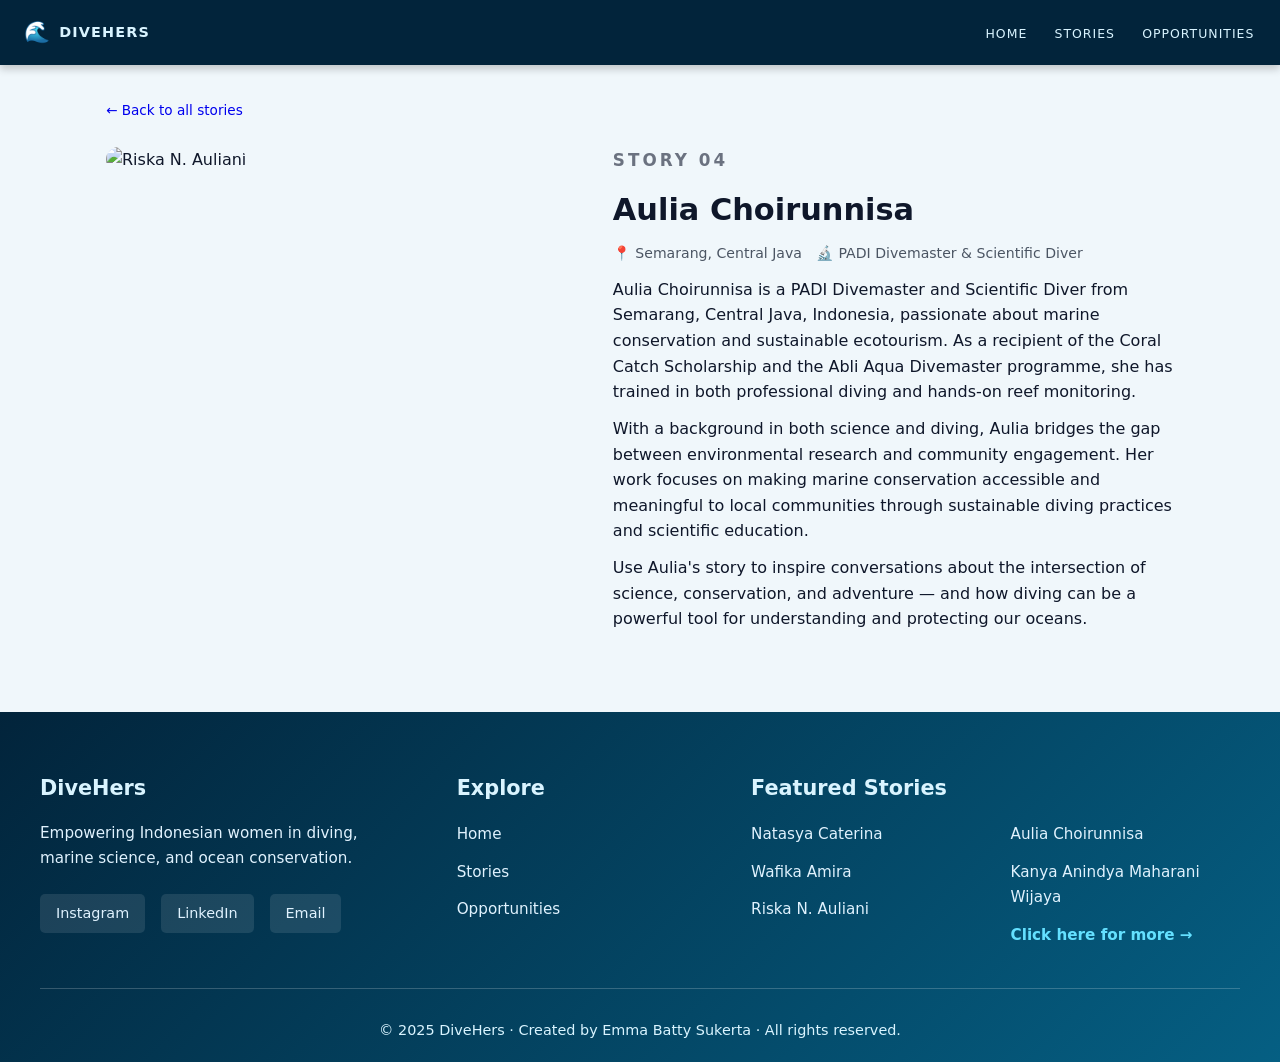
==== aulia.html @ 37565bb4 "Initial Upload" ====
<!DOCTYPE html>
<html lang="en">
<head>
  <meta charset="UTF-8">
  <meta name="viewport" content="width=device-width, initial-scale=1.0">
  <title>DiveHers | Aulia Choirunnisa</title>
  <link rel="stylesheet" href="styles.css">
  <!-- Google tag (gtag.js) -->
  <script async src="https://www.googletagmanager.com/gtag/js?id=G-LH2S5NTSCQ"></script>
  <script>
    window.dataLayer = window.dataLayer || [];
    function gtag(){dataLayer.push(arguments);}
    gtag('js', new Date());

    gtag('config', 'G-LH2S5NTSCQ');
  </script>
</head>
<body>
  <nav class="ocean-nav">
    <div class="ocean-logo">
      <span class="emoji">🌊</span>
      <span>DiveHers</span>
    </div>
    <ul class="nav-links">
      <li><a href="index.html">Home</a></li>
      <li><a href="stories.html">Stories</a></li>
      <li><a href="opportunities.html">Opportunities</a></li>
    </ul>
  </nav>

  <main class="container">
    <a href="stories.html" class="more-link" style="text-decoration:none;font-size:0.85rem;">← Back to all stories</a>

    <section class="profile-header">
      <div class="profile-media">
        <img src="https://raw.githubusercontent.com/emmasukerta/For-Website/refs/heads/main/Aulia.png" alt="Riska N. Auliani">
        <div class="video-container">
          <iframe 
            src="https://www.youtube.com/embed/TQiVDQshH5o" 
            title="Aulia Choirunnisa Story"
            allowfullscreen>
          </iframe>
        </div>
      </div>

      <div class="profile-body">
        <h2>Story 04</h2>
        <h1>Aulia Choirunnisa</h1>
        <p class="profile-meta">
          <span>📍 Semarang, Central Java</span>
          <span>🔬 PADI Divemaster & Scientific Diver</span>
        </p>
        <p>
          Aulia Choirunnisa is a PADI Divemaster and Scientific Diver from Semarang, Central Java, Indonesia,
          passionate about marine conservation and sustainable ecotourism. As a recipient of the Coral Catch
          Scholarship and the Abli Aqua Divemaster programme, she has trained in both professional diving and
          hands-on reef monitoring.
        </p>
        <p>
          With a background in both science and diving, Aulia bridges the gap between environmental research
          and community engagement. Her work focuses on making marine conservation accessible and meaningful
          to local communities through sustainable diving practices and scientific education.
        </p>
        <p>
          Use Aulia's story to inspire conversations about the intersection of science, conservation, and
          adventure — and how diving can be a powerful tool for understanding and protecting our oceans.
        </p>
      </div>
    </section>
  </main>

<!-- Footer -->
<footer class="site-footer-large">
  <div class="footer-content">
    <div class="footer-section">
      <h3>DiveHers</h3>
      <p>Empowering Indonesian women in diving, marine science, and ocean conservation.</p>
      <div class="social-links">
        <a href="https://www.instagram.com/emma_batty/" target="_blank">Instagram</a>
        <a href="https://www.linkedin.com/in/emmabatty/" target="_blank">LinkedIn</a>
        <a href="mailto:emmabatty13@gmail.com">Email</a>
      </div>
    </div>

    <div class="footer-section">
      <h3>Explore</h3>
      <ul>
        <li><a href="index.html">Home</a></li>
        <li><a href="stories.html">Stories</a></li>
        <li><a href="opportunities.html">Opportunities</a></li>
      </ul>
    </div>

    <div class="footer-section">
      <h3>Featured Stories</h3>
      <ul>
        <li><a href="caterina.html">Natasya Caterina</a></li>
        <li><a href="wafika.html">Wafika Amira</a></li>
        <li><a href="riska.html">Riska N. Auliani</a></li>
        <li><a href="aulia.html">Aulia Choirunnisa</a></li>
        <li><a href="kanya.html">Kanya Anindya Maharani Wijaya</a></li>
        <li><a href="stories.html" style="color: #64e0ff; font-weight: 600;">Click here for more →</a></li>
      </ul>
    </div>
  </div>

  <div class="footer-bottom">
    <p>&copy; 2025 DiveHers · Created by Emma Batty Sukerta · All rights reserved.</p>
  </div>
</footer>
</body>
</html>
---- styles.css ----
* {
  box-sizing: border-box;
  margin: 0;
  padding: 0;
  font-family: 'Poppins', system-ui, -apple-system, BlinkMacSystemFont, 'Segoe UI', sans-serif;
}

body {
  background: #f0f7fb;
  color: #0f172a;
  line-height: 1.6;
}

/* Define ocean theme variables */
:root {
  --ocean-dark: #02243b;
  --ocean-mid: #055f83;
  --ocean-light: #d9f4ff;
  --ocean-hover: #ffffff;
}

/* Fix background image references */
body.stories-page {
  background: url('https://raw.githubusercontent.com/emmasukerta/For-Website/refs/heads/main/STORIES%20BACKGROUND.jpg') no-repeat center center;
  background-size: cover;
  background-attachment: scroll;
}

body.opportunities-page {
  background: url('https://raw.githubusercontent.com/emmasukerta/For-Website/refs/heads/main/dc2e2fd2d6a486abb130a3fd12e5bfea.jpg') repeat;
  background-attachment: scroll;
}

/* NAVBAR */
.ocean-nav {
  background: var(--ocean-dark);
  padding: 1rem 1.5rem;
  display: flex;
  align-items: center;
  justify-content: space-between;
  gap: 1rem;
  position: sticky;
  top: 0;
  z-index: 10;
  box-shadow: 0 4px 8px rgba(0, 0, 0, 0.2);
}

.ocean-logo {
  display: flex;
  align-items: center;
  gap: 0.5rem;
  font-weight: 700;
  letter-spacing: 0.08em;
  text-transform: uppercase;
  font-size: 0.9rem;
  color: var(--ocean-light);
  white-space: nowrap;
}

.ocean-logo .emoji {
  font-size: 1.3rem;
}

/* LINKS */
.nav-links {
  margin-left: auto;
  list-style: none;
  display: flex;
  gap: 1.5rem;
}

.nav-links a {
  position: relative;
  text-decoration: none;
  color: var(--ocean-light);
  text-transform: uppercase;
  letter-spacing: 0.08em;
  font-size: 0.78rem;
  padding: 0.35rem 0.1rem;
}

/* Wave underline effect */
.nav-links a::after {
  content: "";
  position: absolute;
  left: 0;
  bottom: 0;
  height: 2px;
  width: 100%;
  border-radius: 999px;
  background: radial-gradient(circle at 0 50%, #fff, transparent 70%),
              radial-gradient(circle at 50% 50%, #b9eeff, transparent 70%),
              radial-gradient(circle at 100% 50%, #fff, transparent 70%);
  transform: scaleX(0);
  transform-origin: center;
  transition: transform 0.25s ease-out;
  opacity: 0.9;
}

.nav-links a:hover::after {
  transform: scaleX(1);
}

.nav-links a:hover {
  color: var(--ocean-hover);
}

/* Layout */
.container {
  max-width: 1100px;
  margin: 2rem auto;
  padding: 0 1rem;
}

.opportunities-page .container {
  padding: 3rem 1rem;
}

.section-title {
  font-size: 4.5rem;
  margin-bottom: 1.5rem;
  font-weight: 800;
  color: #000000;
  letter-spacing: -0.02em;
  text-align: center;
  text-shadow: 0 2px 4px rgba(0, 0, 0, 0.1);
  position: relative;
  padding: 2rem 0;
}

.section-title::before,
.section-title::after {
  content: "✦";
  display: inline-block;
  margin: 0 1rem;
  font-size: 1.5rem;
  opacity: 0.8;
}

.section-subtitle {
  font-size: 1.15rem;
  color: #02243a;
  margin-bottom: 2rem;
  text-shadow: none;
  text-align: center;
  max-width: 900px;
  margin-left: auto;
  margin-right: auto;
  background: #ffffff;
  padding: 2rem;
  border-radius: 1rem;
  backdrop-filter: blur(10px);
  border: 2px solid #0ea5e9;
  line-height: 1.8;
  font-weight: 400;
  letter-spacing: 0.3px;
}

.section-subtitle mark {
  background: linear-gradient(120deg, #0ea5e9, #1d4ed8);
  color: white;
  padding: 0.2rem 0.6rem;
  border-radius: 0.4rem;
  font-weight: 600;
}

/* Hero Image Section */
.hero-image {
  position: relative;
  z-index: 2;
  background-image: url("https://raw.githubusercontent.com/emmasukerta/For-Website/refs/heads/main/Dark%20Modern%20Mood%20Board%20Collage%20Desktop%20Wallpaper.jpg");
  background-size: cover;
  background-repeat: repeat-y;
  background-position: center 0;
  animation: scroll-bg 30s linear infinite;
  height: 100vh;
  width: 100%;
  display: flex;
  align-items: center;
  justify-content: flex-start;
  padding-left: 5%;
}

@keyframes scroll-bg {
  0%   { background-position: center 0; }
  100% { background-position: center 100vh; }
}

.hero-overlay {
  position: absolute;
  top: 0;
  left: 0;
  width: 100%;
  height: 100%;
  background: linear-gradient(to bottom, rgba(0,0,0,0.2), rgba(0,0,0,0.65));
  z-index: 1;
}

.hero-text {
  position: relative;
  z-index: 2;
  padding: 40px;
  text-align: left;
  width: fit-content;
  animation: fadeUp 1.6s ease-out forwards;
  opacity: 0;
  transform: translateY(20px);
  color: #ffffff;
}

.hero-text h1 {
  font-size: 9rem;
  font-weight: 800;
  letter-spacing: -2px;
  text-shadow: 0px 6px 30px rgba(0,0,0,0.6);
}

.hero-text p {
  font-size: 3.2rem;
  opacity: 0.95;
  font-weight: 300;
  color: #ffffff;
}

@keyframes fadeUp {
  to {
    opacity: 1;
    transform: translateY(0);
  }
  from {
    opacity: 0;
    transform: translateY(20px);
  }
}

.hero-slogan-bg {
  background: rgba(255, 255, 255, 0.82);
  backdrop-filter: blur(4px);
  color: black;
  padding: 25px 30px;
  border-radius: 12px;
  text-align: center;
  display: inline-block;
  max-width: 90%;
  margin: 0 auto;
  box-shadow: 0 8px 25px rgba(0,0,0,0.15);
}

.divehers-logo {
  width: 350px;
  max-width: 90%;
  height: auto;
  display: block;
  margin: 0 auto 5px auto;
}

.hero-slogan-bg p {
  margin-top: 5px;
  font-size: 2.8rem;
  font-weight: 600;
  letter-spacing: 0.5px;
  color: black !important;
  opacity: 1 !important;
}

/* Hero */
.hero {
  background: linear-gradient(135deg, #0ea5e9, #1d4ed8);
  border-radius: 1.5rem;
  padding: 2.5rem 2rem;
  color: #e0f2fe;
  display: grid;
  grid-template-columns: minmax(0, 2fr) minmax(0, 1.5fr);
  gap: 2rem;
  align-items: center;
}

.hero h1 {
  font-size: 2.4rem;
  margin-bottom: 0.75rem;
}

.hero p {
  max-width: 34rem;
  margin-bottom: 1.5rem;
}

.hero-badge {
  display: inline-flex;
  align-items: center;
  font-size: 0.75rem;
  text-transform: uppercase;
  letter-spacing: 0.16em;
  background: rgba(15, 23, 42, 0.2);
  padding: 0.35rem 0.9rem;
  border-radius: 999px;
  margin-bottom: 1rem;
}

.hero-badge span {
  margin-left: 0.35rem;
}

.hero-cta {
  display: flex;
  flex-wrap: wrap;
  gap: 0.75rem;
}

.btn {
  display: inline-flex;
  align-items: center;
  justify-content: center;
  padding: 0.7rem 1.3rem;
  border-radius: 999px;
  border: none;
  font-size: 0.95rem;
  cursor: pointer;
  text-decoration: none;
}

.btn-primary {
  background: #f97316;
  color: #111827;
}

.btn-outline {
  background: transparent;
  border: 1px solid rgba(226,232,240,0.6);
  color: #e5e7eb;
}

.hero-highlight {
  background: rgba(15,23,42,0.25);
  border-radius: 1.25rem;
  padding: 1.25rem;
  font-size: 0.85rem;
}

.hero-highlight h2 {
  font-size: 0.95rem;
  text-transform: uppercase;
  letter-spacing: 0.16em;
  margin-bottom: 0.75rem;
  color: #bae6fd;
}

.hero-highlight p {
  margin-bottom: 0.5rem;
}

/* Story grid */
.story-grid {
  display: grid;
  grid-template-columns: repeat(auto-fit, minmax(220px, 1fr));
  gap: 1.5rem;
}

.story-card {
  background: rgba(255, 255, 255, 0.9);
  border-radius: 1.25rem;
  overflow: hidden;
  box-shadow: 0 20px 50px rgba(0, 0, 0, 0.30);
  backdrop-filter: blur(10px);
  border: 1px solid rgba(255, 255, 255, 0.3);
  display: flex;
  flex-direction: column;
  transition: all 0.3s cubic-bezier(0.4, 0, 0.2, 1);
}

.story-card:hover {
  background: rgba(255, 255, 255, 0.99);
  box-shadow: 0 28px 70px rgba(0, 0, 0, 0.45);
  transform: translateY(-8px);
}

.story-card img {
  width: 100%;
  height: 220px;
  object-fit: cover;
}

.story-card-body {
  padding: 1.25rem 1.3rem 1.1rem;
  display: flex;
  flex-direction: column;
  gap: 0.25rem;
}

.story-card h3 {
  font-size: 1.1rem;
  color: #02243a;
  font-weight: 700;
}

.story-card .tagline {
  font-size: 0.85rem;
  color: #4b5563;
  font-weight: 500;
}

.story-card a.more-link {
  margin-top: 0.75rem;
  font-size: 0.85rem;
  text-decoration: none;
  color: #2563eb;
}

/* Profile layout */
.profile-header {
  display: grid;
  grid-template-columns: minmax(0, 1.1fr) minmax(0, 1.3fr);
  gap: 2rem;
  margin-top: 1.5rem;
}

.profile-media img {
  width: 100%;
  border-radius: 1.25rem;
  object-fit: cover;
}

.video-container {
  position: relative;
  width: 100%;
  padding-bottom: 56.25%;
  margin-top: 1rem;
  border-radius: 1.1rem;
  overflow: hidden;
}

.video-container iframe {
  position: absolute;
  top: 0;
  left: 0;
  width: 100%;
  height: 100%;
  border: 0;
}

.profile-meta {
  font-size: 0.88rem;
  color: #4b5563;
  margin-bottom: 0.75rem;
}

.profile-meta span {
  display: inline-block;
  margin-right: 0.6rem;
}

.profile-body h1 {
  font-size: 1.9rem;
  margin-bottom: 0.5rem;
}

.profile-body h2 {
  font-size: 1.05rem;
  text-transform: uppercase;
  letter-spacing: 0.18em;
  color: #6b7280;
  margin-bottom: 0.75rem;
}

.profile-body p + p {
  margin-top: 0.7rem;
}

/* About page */
.about-grid {
  display: grid;
  grid-template-columns: minmax(0, 1.4fr) minmax(0, 1.2fr);
  gap: 2rem;
  margin-top: 1.5rem;
}

.about-card {
  background: white;
  padding: 1.5rem;
  border-radius: 1.25rem;
  box-shadow: 0 16px 40px rgba(15,23,42,0.06);
  font-size: 0.95rem;
}

.about-list {
  list-style: disc;
  padding-left: 1.25rem;
  margin-top: 0.75rem;
}

/* Opportunities Page */
.opportunities-section-title {
  text-align: center;
  color: white;
  margin: 3rem 0 2rem 0;
  font-size: 2rem;
  font-weight: 700;
  text-transform: uppercase;
  letter-spacing: 0.12em;
  position: relative;
  padding-bottom: 1rem;
  text-shadow: 0 2px 6px rgba(0, 0, 0, 0.3);
}

.opportunities-section-title::after {
  content: "";
  position: absolute;
  bottom: 0;
  left: 50%;
  transform: translateX(-50%);
  width: 60px;
  height: 4px;
  background: #ffffff;
  border-radius: 2px;
}

/* Make the main page section title white on the opportunities page */
.opportunities-page .section-title {
  color: #ffffff;
  text-shadow: 0 2px 6px rgba(0, 0, 0, 0.6);
}

.board {
  display: flex;
  flex-wrap: wrap;
  justify-content: center;
  gap: 2rem;
  margin-bottom: 2.5rem;
}

.opportunity {
  flex: 0 1 320px;
  min-width: 260px;
  max-width: 360px;
  background: #ffffff;
  border-radius: 1rem;
  padding: 1.5rem;
  box-shadow: 0 8px 24px rgba(0, 0, 0, 0.15);
  position: relative;
  transform-origin: center;
  transition: all 0.3s cubic-bezier(0.4, 0, 0.2, 1);
  border: 2px solid rgba(255, 255, 255, 0.1);
}

.opportunity:hover {
  transform: translateY(-8px);
  box-shadow: 0 16px 32px rgba(0, 0, 0, 0.25);
}

.opportunity::before {
  content: "";
  width: 12px;
  height: 12px;
  background: #ef4444;
  border-radius: 50%;
  position: absolute;
  top: -6px;
  left: calc(50% - 6px);
  box-shadow: 0 1px 2px rgba(0,0,0,0.3);
}

.opportunity h3 {
  font-size: 1.15rem;
  margin-bottom: 0.5rem;
  font-weight: 700;
  color: #ffffff;
}

.opportunity a {
  color: #0ea5e9;
  text-decoration: none;
  font-weight: 600;
  transition: all 0.2s ease;
}

.opportunity a:hover {
  color: #1d4ed8;
  text-decoration: underline;
  text-decoration-thickness: 2px;
  text-underline-offset: 4px;
}

.location,
.opens {
  font-style: italic;
  font-size: 0.85rem;
  color: #555;
  margin-bottom: 0.5rem;
  font-weight: 500;
}

.opportunity p {
  font-size: 0.9rem;
  color: #333;
  margin-top: 0.75rem;
  line-height: 1.5;
  font-weight: 400;
}

.rotate-left {
  transform: rotate(-2deg);
}

.rotate-right {
  transform: rotate(2deg);
}

/* Large Dark Footer */
.site-footer-large {
  background: linear-gradient(135deg, #02243b, #055f83);
  color: #ffffff;
  padding: 60px 20px 20px;
  margin-top: 80px;
}

.footer-content {
  max-width: 1200px;
  margin: 0 auto;
  display: grid;
  grid-template-columns: 1.5fr 1fr 2fr;
  gap: 50px;
  margin-bottom: 40px;
}

.footer-section:last-child ul {
  column-count: 2;
  column-gap: 30px;
}

.footer-section:last-child ul li {
  break-inside: avoid;
  margin-bottom: 0.75rem;
}

.footer-section h3 {
  font-size: 1.3rem;
  margin-bottom: 1rem;
  color: #d9f4ff;
  font-weight: 700;
}

.footer-section p {
  font-size: 0.95rem;
  line-height: 1.6;
  color: #e0f2fe;
  margin-bottom: 1.5rem;
}

.footer-section ul {
  list-style: none;
  padding: 0;
}

.footer-section ul li {
  margin-bottom: 0.75rem;
}

.footer-section ul li a {
  color: #e0f2fe;
  text-decoration: none;
  font-size: 0.95rem;
  transition: color 0.3s ease;
}

.footer-section ul li a:hover {
  color: #64e0ff;
  text-decoration: underline;
}

.social-links {
  display: flex;
  gap: 1rem;
  flex-wrap: wrap;
}

.social-links a {
  color: #e0f2fe;
  text-decoration: none;
  padding: 0.5rem 1rem;
  background: rgba(255, 255, 255, 0.1);
  border-radius: 5px;
  font-size: 0.9rem;
  transition: all 0.3s ease;
}

.social-links a:hover {
  background: rgba(255, 255, 255, 0.2);
  color: #64e0ff;
}

.footer-bottom {
  text-align: center;
  padding-top: 30px;
  border-top: 1px solid rgba(255, 255, 255, 0.2);
  max-width: 1200px;
  margin: 0 auto;
}

.footer-bottom p {
  font-size: 0.9rem;
  color: #d9f4ff;
}

.site-footer {
  background-color: #0077b6;
  color: white;
  text-align: center;
  padding: 20px;
  margin-top: 40px;
}

.site-footer a {
  color: #ffffff;
  text-decoration: none;
  margin: 0 8px;
  font-weight: 500;
}

.site-footer a:hover {
  text-decoration: underline;
}

.site-footer p {
  margin: 5px 0;
  font-size: 0.9rem;
}

/* Footer */
.footer {
  text-align: center;
  padding: 2rem 1.5rem;
  margin-top: 4rem;
  font-size: 0.85rem;
  color: rgba(255, 255, 255, 0.8);
  text-shadow: 0 1px 3px rgba(0, 0, 0, 0.3);
}
.video-section-hero {
  background-image: url("https://raw.githubusercontent.com/emmasukerta/For-Website/refs/heads/main/sunset.JPG");
  background-size: cover;
  background-position: center;
  background-repeat: no-repeat;
  padding: 100px 20px;
  display: flex;
  justify-content: center;
}

.overlay-box {
  background: rgba(255, 255, 255, 0.85);
  padding: 40px;
  border-radius: 16px;
  max-width: 1200px;
  width: 100%;
  display: flex;
  flex-wrap: wrap;
  gap: 30px;
  box-shadow: 0 8px 30px rgba(0,0,0,0.3);
}

.overlay-box .text {
  flex: 1;
  min-width: 250px;
}

.overlay-box .text h2 {
  font-size: 2rem;
  margin-bottom: 1.5rem;
  color: #02243a;
  font-weight: 700;
  letter-spacing: 0.5px;
}

.overlay-box .text p {
  font-size: 1.1rem;
  line-height: 1.7;
  margin-bottom: 1.5rem;
  opacity: 0;
  animation: fadeUp 1s ease-out forwards;
  color: #333;
}

.overlay-box .text p span.highlight {
  color: #0088aa;
  font-weight: 600;
}

.overlay-box .text p:nth-child(2) { animation-delay: 0.3s; }
.overlay-box .text p:nth-child(3) { animation-delay: 0.6s; }
.overlay-box .text p:nth-child(4) { animation-delay: 0.9s; }

.overlay-box .video {
  flex: 1;
  min-width: 300px;
  aspect-ratio: 16 / 9;
}

.overlay-box .video iframe {
  width: 100%;
  height: 100%;
  border-radius: 12px;
}

.site-footer {
  background-color: #0077b6;
  color: white;
  text-align: center;
  padding: 20px;
  margin-top: 40px;
}

.site-footer a {
  color: #ffffff;
  text-decoration: none;
  margin: 0 8px;
  font-weight: 500;
}

.site-footer a:hover {
  text-decoration: underline;
}

.site-footer p {
  margin: 5px 0;
  font-size: 0.9rem;
}

/* Footer */
.footer {
  text-align: center;
  padding: 2rem 1.5rem;
  margin-top: 4rem;
  font-size: 0.85rem;
  color: rgba(255, 255, 255, 0.8);
  text-shadow: 0 1px 3px rgba(0, 0, 0, 0.3);
}

/* Small screens */
@media (max-width: 768px) {
  .hero {
    grid-template-columns: 1fr;
  }
  .profile-header,
  .about-grid {
    grid-template-columns: 1fr;
  }
  .navbar {
    flex-direction: column;
    align-items: flex-start;
  }
  .nav-links {
    margin-top: 0.5rem;
  }
}

@media (max-width: 600px) {
  .ocean-nav {
    flex-direction: column;
    align-items: flex-start;
    padding: 1rem;
  }

  .nav-links {
    justify-content: flex-start;
    gap: 0.8rem;
  }
}
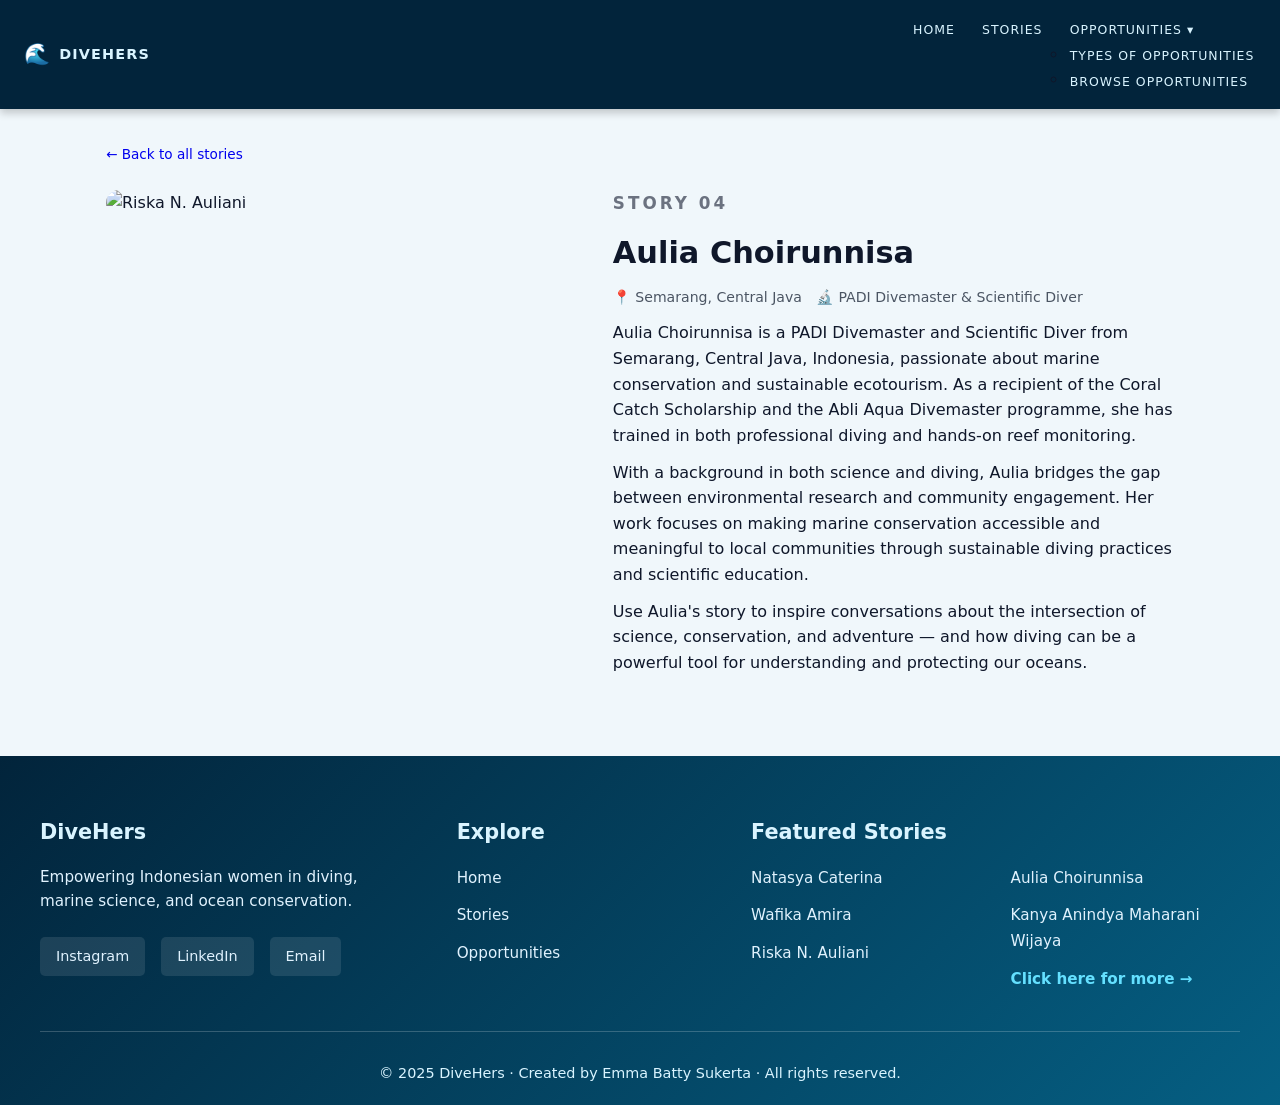
==== commit 8d4d21fb: "Update aulia.html" ====
--- a/aulia.html
+++ b/aulia.html
@@ -1,4 +1,3 @@
-
 <!DOCTYPE html>
 <html lang="en">
 <head>
@@ -18,16 +17,22 @@
 </head>
 <body>
   <nav class="ocean-nav">
-    <div class="ocean-logo">
-      <span class="emoji">🌊</span>
-      <span>DiveHers</span>
-    </div>
-    <ul class="nav-links">
-      <li><a href="index.html">Home</a></li>
-      <li><a href="stories.html">Stories</a></li>
-      <li><a href="opportunities.html">Opportunities</a></li>
-    </ul>
-  </nav>
+  <div class="ocean-logo">
+    <span class="emoji">🌊</span>
+    <span>DiveHers</span>
+  </div>
+  <ul class="nav-links">
+    <li><a href="index.html">Home</a></li>
+    <li><a href="stories.html">Stories</a></li>
+    <li class="nav-dropdown">
+      <a href="#" class="nav-dropdown-toggle">Opportunities ▾</a>
+      <ul class="dropdown-menu">
+        <li><a href="learn.html">Types of Opportunities</a></li>
+        <li><a href="opportunities.html">Browse Opportunities</a></li>
+      </ul>
+    </li>
+  </ul>
+</nav>
 
   <main class="container">
     <a href="stories.html" class="more-link" style="text-decoration:none;font-size:0.85rem;">← Back to all stories</a>
@@ -109,5 +114,24 @@
     <p>&copy; 2025 DiveHers · Created by Emma Batty Sukerta · All rights reserved.</p>
   </div>
 </footer>
+<script>
+  // Mobile dropdown toggle
+  document.querySelectorAll('.nav-dropdown-toggle').forEach(function(toggle) {
+    toggle.addEventListener('click', function(e) {
+      e.preventDefault();
+      var parent = this.closest('.nav-dropdown');
+      parent.classList.toggle('open');
+    });
+  });
+ 
+  // Close dropdown when clicking outside
+  document.addEventListener('click', function(e) {
+    if (!e.target.closest('.nav-dropdown')) {
+      document.querySelectorAll('.nav-dropdown').forEach(function(d) {
+        d.classList.remove('open');
+      });
+    }
+  });
+</script>
 </body>
 </html>
--- a/styles.css
+++ b/styles.css
@@ -11,7 +11,6 @@
   line-height: 1.6;
 }
 
-/* Define ocean theme variables */
 :root {
   --ocean-dark: #02243b;
   --ocean-mid: #055f83;
@@ -19,7 +18,6 @@
   --ocean-hover: #ffffff;
 }
 
-/* Fix background image references */
 body.stories-page {
   background: url('https://raw.githubusercontent.com/emmasukerta/For-Website/refs/heads/main/STORIES%20BACKGROUND.jpg') no-repeat center center;
   background-size: cover;
@@ -61,7 +59,6 @@
   font-size: 1.3rem;
 }
 
-/* LINKS */
 .nav-links {
   margin-left: auto;
   list-style: none;
@@ -79,7 +76,6 @@
   padding: 0.35rem 0.1rem;
 }
 
-/* Wave underline effect */
 .nav-links a::after {
   content: "";
   position: absolute;
@@ -113,6 +109,7 @@
 }
 
 .opportunities-page .container {
+  max-width: 1400px;
   padding: 3rem 1rem;
 }
 
@@ -223,13 +220,13 @@
 }
 
 @keyframes fadeUp {
+  from {
+    opacity: 0;
+    transform: translateY(20px);
+  }
   to {
     opacity: 1;
     transform: translateY(0);
-  }
-  from {
-    opacity: 0;
-    transform: translateY(20px);
   }
 }
 
@@ -263,7 +260,77 @@
   opacity: 1 !important;
 }
 
-/* Hero */
+/* Video section */
+.video-section-hero {
+  background-image: url("https://raw.githubusercontent.com/emmasukerta/For-Website/refs/heads/main/sunset.JPG");
+  background-size: cover;
+  background-position: center;
+  background-repeat: no-repeat;
+  padding: 80px 20px;
+  display: flex;
+  justify-content: center;
+  align-items: center;
+  padding-bottom: 160px;
+}
+
+.overlay-box {
+  background: rgba(255, 255, 255, 0.85);
+  padding: 40px;
+  border-radius: 16px;
+  max-width: 700px;
+  width: 100%;
+  box-shadow: 0 8px 30px rgba(0,0,0,0.3);
+  display: flex;
+  flex-direction: column;
+  gap: 0;
+}
+
+.overlay-box .text h2 {
+  font-size: 2rem;
+  margin-bottom: 1.5rem;
+  color: #02243a;
+  font-weight: 700;
+  letter-spacing: 0.5px;
+}
+
+.overlay-box .text p {
+  font-size: 1.1rem;
+  line-height: 1.7;
+  margin-bottom: 1.5rem;
+  opacity: 0;
+  animation: fadeUp 1s ease-out forwards;
+  color: #333;
+}
+
+.overlay-box .text p span.highlight {
+  color: #0088aa;
+  font-weight: 600;
+}
+
+.overlay-box .text p:nth-child(2) { animation-delay: 0.3s; }
+.overlay-box .text p:nth-child(3) { animation-delay: 0.6s; }
+.overlay-box .text p:nth-child(4) { animation-delay: 0.9s; }
+
+/* Watch button */
+.watch-btn {
+  display: inline-block;
+  margin-top: 1.5rem;
+  padding: 0.75rem 1.75rem;
+  background: #055f83;
+  color: #ffffff;
+  text-decoration: none;
+  border-radius: 999px;
+  font-weight: 600;
+  font-size: 0.95rem;
+  transition: background 0.2s ease;
+  align-self: flex-start;
+}
+
+.watch-btn:hover {
+  background: #02243b;
+}
+
+/* Generic hero */
 .hero {
   background: linear-gradient(135deg, #0ea5e9, #1d4ed8);
   border-radius: 1.5rem;
@@ -488,7 +555,7 @@
   margin-top: 0.75rem;
 }
 
-/* Opportunities Page */
+/* Opportunities page */
 .opportunities-section-title {
   text-align: center;
   color: white;
@@ -514,7 +581,6 @@
   border-radius: 2px;
 }
 
-/* Make the main page section title white on the opportunities page */
 .opportunities-page .section-title {
   color: #ffffff;
   text-shadow: 0 2px 6px rgba(0, 0, 0, 0.6);
@@ -563,7 +629,7 @@
   font-size: 1.15rem;
   margin-bottom: 0.5rem;
   font-weight: 700;
-  color: #ffffff;
+  color: #02243a;
 }
 
 .opportunity a {
@@ -605,7 +671,7 @@
   transform: rotate(2deg);
 }
 
-/* Large Dark Footer */
+/* Footer */
 .site-footer-large {
   background: linear-gradient(135deg, #02243b, #055f83);
   color: #ffffff;
@@ -725,7 +791,6 @@
   font-size: 0.9rem;
 }
 
-/* Footer */
 .footer {
   text-align: center;
   padding: 2rem 1.5rem;
@@ -734,106 +799,233 @@
   color: rgba(255, 255, 255, 0.8);
   text-shadow: 0 1px 3px rgba(0, 0, 0, 0.3);
 }
-.video-section-hero {
-  background-image: url("https://raw.githubusercontent.com/emmasukerta/For-Website/refs/heads/main/sunset.JPG");
-  background-size: cover;
-  background-position: center;
-  background-repeat: no-repeat;
-  padding: 100px 20px;
+
+/* ── STATS TICKER ─────────────────────────────────────────── */
+.stats-ticker-wrap {
+  background: var(--ocean-dark);
+  overflow: hidden;
+  padding: 12px 0;
+}
+
+.stats-ticker-inner {
   display: flex;
-  justify-content: center;
-}
-
-.overlay-box {
-  background: rgba(255, 255, 255, 0.85);
-  padding: 40px;
-  border-radius: 16px;
-  max-width: 1200px;
+  gap: 60px;
+  animation: ticker 35s linear infinite;
+  width: max-content;
+  white-space: nowrap;
+}
+
+.stats-ticker-inner:hover {
+  animation-play-state: paused;
+}
+
+@keyframes ticker {
+  0%   { transform: translateX(0); }
+  100% { transform: translateX(-50%); }
+}
+
+.ticker-item {
+  display: inline-flex;
+  align-items: center;
+  gap: 10px;
+  font-size: 0.85rem;
+  font-weight: 500;
+  color: #d9f4ff;
+  letter-spacing: 0.04em;
+}
+
+.ticker-dot {
+  color: #64e0ff;
+  font-size: 1rem;
+}
+
+/* ── GAP STATS ────────────────────────────────────────────── */
+.gap-section {
+  max-width: 1100px;
+  margin: 3rem auto;
+  padding: 0 1rem;
+}
+
+.gap-section-label {
+  font-size: 0.75rem;
+  letter-spacing: 0.18em;
+  text-transform: uppercase;
+  color: var(--ocean-mid);
+  text-align: center;
+  margin-bottom: 0.5rem;
+  font-weight: 600;
+}
+
+.gap-section-title {
+  font-size: 2rem;
+  font-weight: 800;
+  color: var(--ocean-dark);
+  text-align: center;
+  margin-bottom: 0.5rem;
+  letter-spacing: -0.02em;
+}
+
+.gap-section-title::before,
+.gap-section-title::after {
+  content: none;
+}
+
+.gap-section-sub {
+  text-align: center;
+  font-size: 0.95rem;
+  color: #4b5563;
+  margin-bottom: 2rem;
+  max-width: 560px;
+  margin-left: auto;
+  margin-right: auto;
+  line-height: 1.6;
+}
+
+.gap-grid {
+  display: grid;
+  grid-template-columns: repeat(auto-fit, minmax(220px, 1fr));
+  gap: 1.25rem;
+}
+
+.gap-card {
+  background: #ffffff;
+  border-radius: 1.25rem;
+  padding: 1.5rem 1.25rem;
+  text-align: center;
+  box-shadow: 0 8px 24px rgba(2, 36, 59, 0.08);
+  border: 1.5px solid #d9f4ff;
+  transition: transform 0.25s ease, box-shadow 0.25s ease;
+}
+
+.gap-card:hover {
+  transform: translateY(-6px);
+  box-shadow: 0 16px 40px rgba(2, 36, 59, 0.14);
+}
+
+.gap-card-num {
+  font-size: 2.8rem;
+  font-weight: 800;
+  color: #055f83;
+  line-height: 1.1;
+  letter-spacing: -0.02em;
+}
+
+.gap-card-label {
+  font-size: 0.88rem;
+  color: #374151;
+  margin-top: 0.4rem;
+  line-height: 1.5;
+  font-weight: 500;
+}
+
+.gap-card-source {
+  font-size: 0.72rem;
+  color: #9ca3af;
+  margin-top: 0.6rem;
+}
+
+/* ── PIONEERS ─────────────────────────────────────────────── */
+.pioneers-section {
+  background: var(--ocean-dark);
+  padding: 3.5rem 1rem;
+  margin-top: 3rem;
+}
+
+.pioneers-inner {
+  max-width: 1100px;
+  margin: 0 auto;
+}
+
+.pioneers-label {
+  font-size: 0.75rem;
+  letter-spacing: 0.18em;
+  text-transform: uppercase;
+  color: #64e0ff;
+  text-align: center;
+  margin-bottom: 0.5rem;
+  font-weight: 600;
+}
+
+.pioneers-title {
+  font-size: 2rem;
+  font-weight: 800;
+  color: #ffffff;
+  text-align: center;
+  margin-bottom: 0.5rem;
+  letter-spacing: -0.02em;
+}
+
+.pioneers-sub {
+  text-align: center;
+  font-size: 0.95rem;
+  color: #d9f4ff;
+  margin-bottom: 2.5rem;
+  max-width: 560px;
+  margin-left: auto;
+  margin-right: auto;
+  line-height: 1.6;
+}
+
+.pioneers-grid {
+  display: grid;
+  grid-template-columns: repeat(auto-fit, minmax(180px, 1fr));
+  gap: 1.25rem;
+}
+
+.pioneer-card {
+  background: rgba(255,255,255,0.05);
+  border: 1px solid rgba(100, 224, 255, 0.18);
+  border-radius: 1.25rem;
+  overflow: hidden;
+  transition: transform 0.25s ease, background 0.25s ease;
+  text-decoration: none;
+}
+
+.pioneer-card:hover {
+  transform: translateY(-8px);
+  background: rgba(255,255,255,0.1);
+}
+
+.pioneer-card img {
   width: 100%;
-  display: flex;
-  flex-wrap: wrap;
-  gap: 30px;
-  box-shadow: 0 8px 30px rgba(0,0,0,0.3);
-}
-
-.overlay-box .text {
-  flex: 1;
-  min-width: 250px;
-}
-
-.overlay-box .text h2 {
-  font-size: 2rem;
-  margin-bottom: 1.5rem;
-  color: #02243a;
+  height: 220px;
+  object-fit: cover;
+  object-position: top;
+  display: block;
+}
+
+.pioneer-card-body {
+  padding: 1rem 1rem 1.1rem;
+}
+
+.pioneer-card-name {
+  font-size: 0.95rem;
   font-weight: 700;
-  letter-spacing: 0.5px;
-}
-
-.overlay-box .text p {
-  font-size: 1.1rem;
-  line-height: 1.7;
-  margin-bottom: 1.5rem;
-  opacity: 0;
-  animation: fadeUp 1s ease-out forwards;
-  color: #333;
-}
-
-.overlay-box .text p span.highlight {
-  color: #0088aa;
-  font-weight: 600;
-}
-
-.overlay-box .text p:nth-child(2) { animation-delay: 0.3s; }
-.overlay-box .text p:nth-child(3) { animation-delay: 0.6s; }
-.overlay-box .text p:nth-child(4) { animation-delay: 0.9s; }
-
-.overlay-box .video {
-  flex: 1;
-  min-width: 300px;
-  aspect-ratio: 16 / 9;
-}
-
-.overlay-box .video iframe {
-  width: 100%;
-  height: 100%;
-  border-radius: 12px;
-}
-
-.site-footer {
-  background-color: #0077b6;
-  color: white;
-  text-align: center;
-  padding: 20px;
-  margin-top: 40px;
-}
-
-.site-footer a {
   color: #ffffff;
+  margin-bottom: 0.2rem;
+}
+
+.pioneer-card-role {
+  font-size: 0.78rem;
+  color: #64e0ff;
+  line-height: 1.4;
+}
+
+.pioneer-card-link {
+  display: inline-block;
+  margin-top: 0.6rem;
+  font-size: 0.78rem;
+  color: #d9f4ff;
   text-decoration: none;
-  margin: 0 8px;
-  font-weight: 500;
-}
-
-.site-footer a:hover {
-  text-decoration: underline;
-}
-
-.site-footer p {
-  margin: 5px 0;
-  font-size: 0.9rem;
-}
-
-/* Footer */
-.footer {
-  text-align: center;
-  padding: 2rem 1.5rem;
-  margin-top: 4rem;
-  font-size: 0.85rem;
-  color: rgba(255, 255, 255, 0.8);
-  text-shadow: 0 1px 3px rgba(0, 0, 0, 0.3);
-}
-
-/* Small screens */
+  opacity: 0.7;
+}
+
+.pioneer-card-link:hover {
+  opacity: 1;
+  color: #64e0ff;
+}
+
+/* Responsive */
 @media (max-width: 768px) {
   .hero {
     grid-template-columns: 1fr;
@@ -848,6 +1040,10 @@
   }
   .nav-links {
     margin-top: 0.5rem;
+  }
+  .footer-content {
+    grid-template-columns: 1fr;
+    gap: 2rem;
   }
 }
 
@@ -857,11 +1053,139 @@
     align-items: flex-start;
     padding: 1rem;
   }
-
   .nav-links {
     justify-content: flex-start;
     gap: 0.8rem;
   }
-}
-
-
+  .gap-card-num {
+    font-size: 2.2rem;
+  }
+  .pioneers-grid {
+    grid-template-columns: repeat(2, 1fr);
+  }
+}
+
+@media (max-width: 768px) {
+
+  /* Fix giant title */
+  .section-title {
+    font-size: 2.5rem;
+    padding: 1rem 0;
+  }
+
+  /* Fix subtitle boxes — left align, smaller text */
+  .section-subtitle {
+    font-size: 0.95rem;
+    text-align: left;
+    padding: 1.25rem;
+    margin-bottom: 1rem;
+  }
+
+  /* Fix section headings */
+  .opportunities-section-title {
+    font-size: 1.3rem;
+    letter-spacing: 0.05em;
+    margin: 2rem 0 1.5rem;
+  }
+
+  /* Fix cards overflowing */
+  .board {
+    flex-direction: column;
+    align-items: center;
+    gap: 1.5rem;
+  }
+
+  .opportunity {
+    flex: none;
+    width: 100%;
+    min-width: unset;
+    max-width: 100%;
+    transform: none !important;
+  }
+
+  /* Remove tilt on mobile — looks broken */
+  .rotate-left,
+  .rotate-right {
+    transform: none !important;
+  }
+
+  /* Fix container padding */
+  .container {
+    padding: 0 1rem;
+    margin: 1rem auto;
+  }
+
+  /* Fix footer */
+  .footer-content {
+    grid-template-columns: 1fr;
+    gap: 2rem;
+  }
+
+  .footer-section:last-child ul {
+    column-count: 1;
+  }
+}
+
+@media (max-width: 768px) {
+
+  /* Fix navbar — everything on one line */
+  .ocean-nav {
+    flex-wrap: nowrap;
+    padding: 0.75rem 1rem;
+  }
+
+  .nav-links {
+    gap: 0.8rem;
+  }
+
+  .nav-links a {
+    font-size: 0.65rem;
+  }
+
+  /* Hide the extra ✦ star under the title */
+  .section-title::after {
+    display: none;
+  }
+
+  /* Also hide the before star on opportunities page */
+  .section-title::before {
+    display: none;
+  }
+
+}
+
+/* Smaller opportunity cards */
+.opportunity {
+  padding: 1.1rem 1.25rem;
+}
+
+.opportunity h3 {
+  font-size: 0.95rem;
+  margin-bottom: 0.35rem;
+}
+
+.opportunity p {
+  font-size: 0.82rem;
+  margin-top: 0.5rem;
+  line-height: 1.5;
+}
+
+.location,
+.opens {
+  font-size: 0.78rem;
+}
+
+.board {
+  gap: 1.25rem;
+}
+
+.section-subtitle {
+  font-size: 1rem;
+  padding: 1.25rem;
+  max-width: 800px;
+}
+
+.section-title {
+  font-size: 3.5rem;
+  padding: 1.5rem 0;
+}
